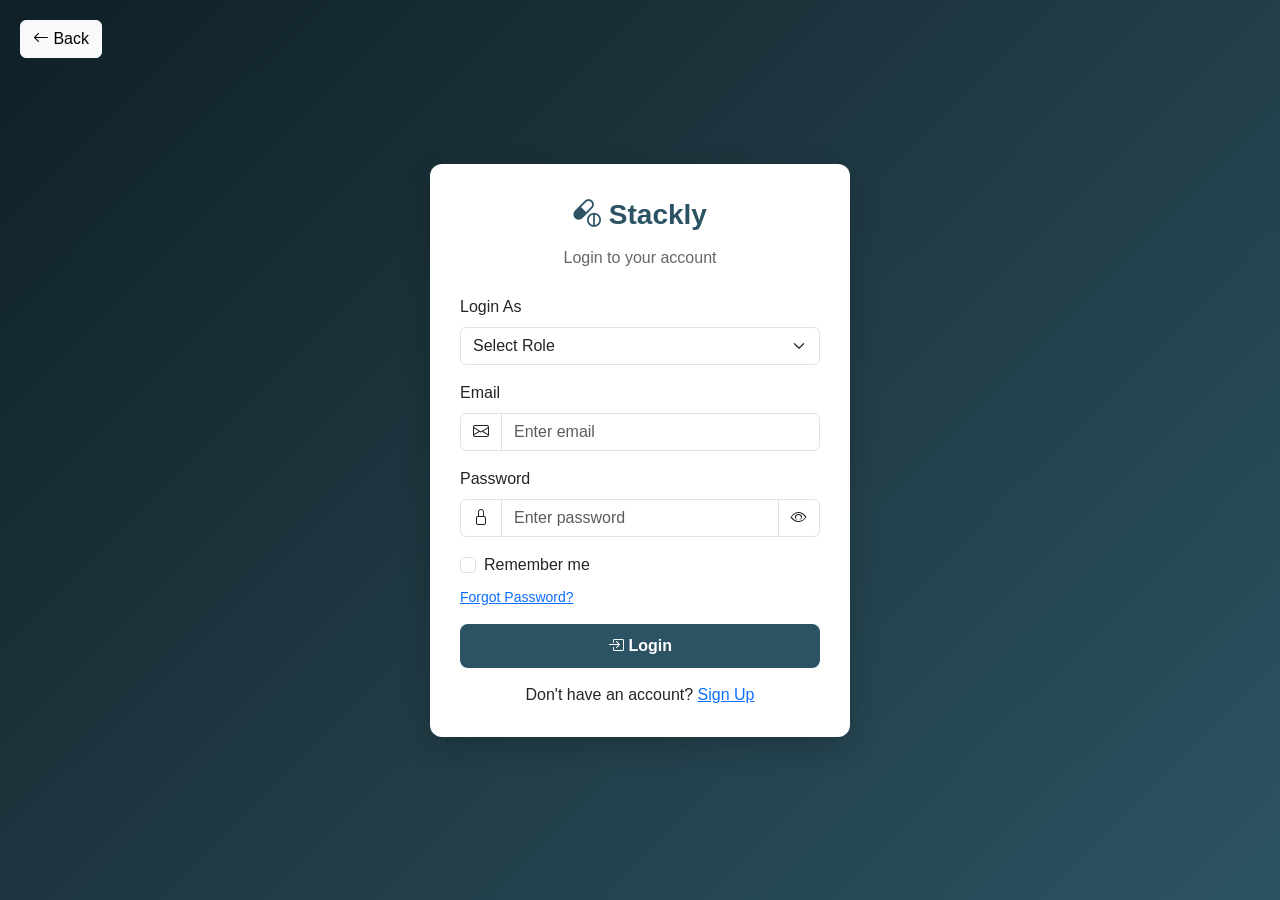
==== login.html @ c159616d "Add files via upload" ====
<!DOCTYPE html>
<html lang="en">

<head>

<meta charset="UTF-8">
<meta name="viewport" content="width=device-width, initial-scale=1">

<title>Stackly Login</title>

<link href="https://cdn.jsdelivr.net/npm/bootstrap@5.3.2/dist/css/bootstrap.min.css" rel="stylesheet">
<link rel="stylesheet" href="https://cdn.jsdelivr.net/npm/bootstrap-icons@1.11.3/font/bootstrap-icons.css">

<style>
body{
background: linear-gradient(135deg,#0f2027,#203a43,#2c5364);
min-height:100dvh;
display:flex;
align-items:center;
justify-content:center;
padding:15px;
overflow-x:hidden;
font-family: Arial, Helvetica, sans-serif;
}

*{
box-sizing:border-box;
}

.login-card{
    background:white;
    padding:30px;
    border-radius:12px;
    width:100%;
    max-width:420px;
    box-shadow:0 10px 30px rgba(0,0,0,0.2);
}

.logo{
    font-size:28px;
    font-weight:bold;
    color:#2c5364;
    text-align:center;
    margin-bottom:10px;
}

.subtitle{
    text-align:center;
    color:#666;
    margin-bottom:25px;
}

.form-select,
.form-control{
    width:100%;
}

select{
    max-width:100%;
}
select.form-select{
width:100%;
max-width:100%;
}

.input-group-text{
    background:white;
    cursor:pointer;
}

.login-btn{
    background:#2c5364;
    color:white;
    border:none;
    border-radius:8px;
    padding:10px;
    font-weight:600;
}

.login-btn:hover{
    background:#1f3e4b;
}

.extra-links{
    font-size:14px;
    margin-top:10px;
}

.signup-link{
    text-align:center;
    margin-top:15px;
}

.back-home{
    position:absolute;
    top:20px;
    left:20px;
}

@media (max-width:576px){

.login-card{
max-width:550px;
width: 100%;
padding:20px;
}
.form-select{
font-size: 12px;
padding:8px;
}

.input-group-text{
    padding:6px 10px;
}

.form-control{
    font-size:14px;
}

}

</style>

</head>

<body>

<a href="index.html" class="btn btn-light back-home">
<i class="bi bi-arrow-left"></i> Back
</a>

<div class="login-card">

<div class="logo">
<i class="bi bi-capsule-pill"></i> Stackly
</div>

<div class="subtitle">
Login to your account
</div>

<form onsubmit="loginUser(event)">

<div class="mb-3">
  <label class="form-label">Login As</label>
  <select class="form-select w-100" id="role" required>
    <option value="" disabled selected>Select Role</option>
    <option value="researcher">Researcher</option>
    <option value="patient">Patient</option>
  </select>
</div>

<div class="mb-3">

<label class="form-label">Email</label>

<div class="input-group w-100">

<span class="input-group-text">
<i class="bi bi-envelope"></i>
</span>

<input
type="email"
id="email"
class="form-control"
placeholder="Enter email"
required
>

</div>

</div>

<div class="mb-3">

<label class="form-label" >Password</label>

<div class="input-group">

<span class="input-group-text">
<i class="bi bi-lock"></i>
</span>

<input
type="password"
id="password"
class="form-control"
placeholder="Enter password"
required
>

<span class="input-group-text" onclick="togglePassword()">
<i class="bi bi-eye" id="eyeIcon"></i>
</span>

</div>

</div>

<div class="form-check">

<input class="form-check-input" type="checkbox" required>

<label class="form-check-label">
Remember me
</label>

</div>

<div class="extra-links">
<a href="error.html">Forgot Password?</a>
</div>

<button class="btn login-btn w-100 mt-3">
<i class="bi bi-box-arrow-in-right"></i> Login
</button>

</form>

<div class="signup-link">
Don't have an account?
<a href="register.html">Sign Up</a>
</div>

</div>

<script src="https://cdn.jsdelivr.net/npm/bootstrap@5.3.2/dist/js/bootstrap.bundle.min.js"></script>

<script>

function togglePassword(){

let pass = document.getElementById("password");
let eye = document.getElementById("eyeIcon");

if(pass.type === "password"){
pass.type = "text";
eye.classList.replace("bi-eye","bi-eye-slash");
}
else{
pass.type = "password";
eye.classList.replace("bi-eye-slash","bi-eye");
}

}

function loginUser(event){

event.preventDefault();
let email = document.getElementById("email").value;

let role = document.getElementById("role").value;
localStorage.setItem("userEmail", email);
if(role === "patient"){
window.location.href = "patdashboard.html";
}
else if(role === "researcher"){
window.location.href = "resdashboard.html";
}
else{
alert("Please select a role");
}

}

</script>

</body>
</html>
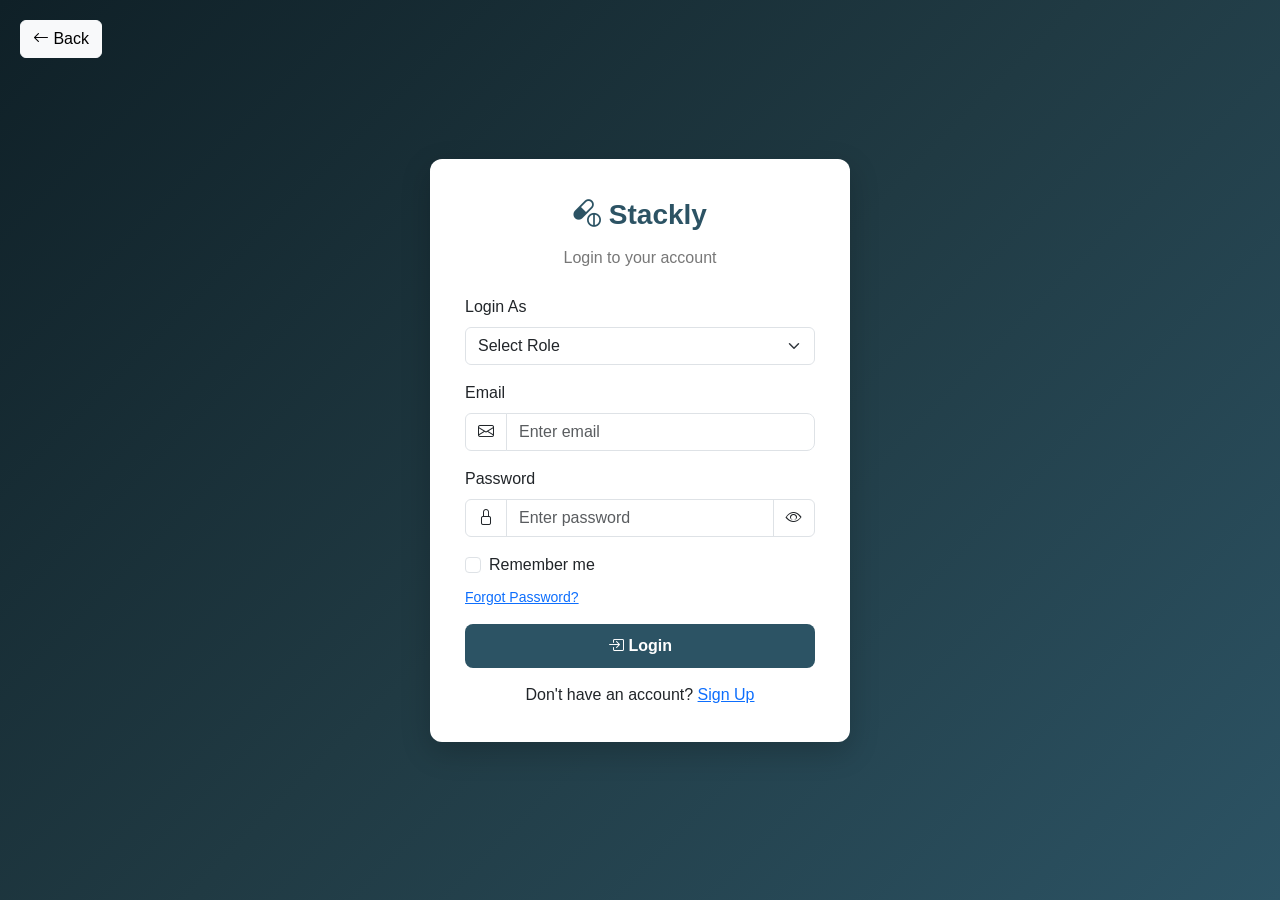
==== commit 2a38f6d6: "Update login.html" ====
--- a/login.html
+++ b/login.html
@@ -7,123 +7,21 @@
 <meta name="viewport" content="width=device-width, initial-scale=1">
 
 <title>Stackly Login</title>
+<link href="https://fonts.googleapis.com/css2?family=Poppins:wght@300;400;600&display=swap" rel="stylesheet">
+
+<script src="https://cdnjs.cloudflare.com/ajax/libs/gsap/3.12.5/gsap.min.js"></script>
 
 <link href="https://cdn.jsdelivr.net/npm/bootstrap@5.3.2/dist/css/bootstrap.min.css" rel="stylesheet">
 <link rel="stylesheet" href="https://cdn.jsdelivr.net/npm/bootstrap-icons@1.11.3/font/bootstrap-icons.css">
-
-<style>
-body{
-background: linear-gradient(135deg,#0f2027,#203a43,#2c5364);
-min-height:100dvh;
-display:flex;
-align-items:center;
-justify-content:center;
-padding:15px;
-overflow-x:hidden;
-font-family: Arial, Helvetica, sans-serif;
-}
-
-*{
-box-sizing:border-box;
-}
-
-.login-card{
-    background:white;
-    padding:30px;
-    border-radius:12px;
-    width:100%;
-    max-width:420px;
-    box-shadow:0 10px 30px rgba(0,0,0,0.2);
-}
-
-.logo{
-    font-size:28px;
-    font-weight:bold;
-    color:#2c5364;
-    text-align:center;
-    margin-bottom:10px;
-}
-
-.subtitle{
-    text-align:center;
-    color:#666;
-    margin-bottom:25px;
-}
-
-.form-select,
-.form-control{
-    width:100%;
-}
-
-select{
-    max-width:100%;
-}
-select.form-select{
-width:100%;
-max-width:100%;
-}
-
-.input-group-text{
-    background:white;
-    cursor:pointer;
-}
-
-.login-btn{
-    background:#2c5364;
-    color:white;
-    border:none;
-    border-radius:8px;
-    padding:10px;
-    font-weight:600;
-}
-
-.login-btn:hover{
-    background:#1f3e4b;
-}
-
-.extra-links{
-    font-size:14px;
-    margin-top:10px;
-}
-
-.signup-link{
-    text-align:center;
-    margin-top:15px;
-}
-
-.back-home{
-    position:absolute;
-    top:20px;
-    left:20px;
-}
-
-@media (max-width:576px){
-
-.login-card{
-max-width:550px;
-width: 100%;
-padding:20px;
-}
-.form-select{
-font-size: 12px;
-padding:8px;
-}
-
-.input-group-text{
-    padding:6px 10px;
-}
-
-.form-control{
-    font-size:14px;
-}
-
-}
-
-</style>
+<link rel="stylesheet" href="login.css">
+
+
 
 </head>
 
 <body>
+    <div class="blob blob1"></div>
+<div class="blob blob2"></div>
 
 <a href="index.html" class="btn btn-light back-home">
 <i class="bi bi-arrow-left"></i> Back
@@ -211,8 +109,7 @@
 <div class="extra-links">
 <a href="error.html">Forgot Password?</a>
 </div>
-
-<button class="btn login-btn w-100 mt-3">
+<button id="loginBtn" type="submit" class="btn login-btn w-100 mt-3">
 <i class="bi bi-box-arrow-in-right"></i> Login
 </button>
 
@@ -248,21 +145,73 @@
 function loginUser(event){
 
 event.preventDefault();
-let email = document.getElementById("email").value;
+
+let btn = document.getElementById("loginBtn");
+let card = document.querySelector(".login-card");
 
 let role = document.getElementById("role").value;
-localStorage.setItem("userEmail", email);
-if(role === "patient"){
-window.location.href = "patdashboard.html";
-}
-else if(role === "researcher"){
-window.location.href = "resdashboard.html";
-}
-else{
-alert("Please select a role");
-}
-
-}
+
+/* START LOADING */
+btn.classList.add("loading");
+
+/* SIMULATE API */
+setTimeout(()=>{
+
+if(!role){
+btn.classList.remove("loading");
+
+card.classList.add("error");
+setTimeout(()=>card.classList.remove("error"),400);
+
+alert("Please select role");
+return;
+}
+
+
+btn.classList.remove("loading");
+btn.classList.add("success");
+
+
+setTimeout(()=>{
+if(role==="patient"){
+window.location.href="patdashboard.html";
+}else{
+window.location.href="resdashboard.html";
+}
+},1200);
+
+},1500);
+
+}
+</script>
+<script>
+
+
+gsap.to(".login-card",{
+y:0,
+opacity:1,
+duration:1.2,
+ease:"power3.out"
+});
+
+
+document.querySelectorAll(".form-control").forEach(input=>{
+input.addEventListener("focus",()=>{
+input.style.boxShadow="0 0 10px #00eaff";
+});
+input.addEventListener("blur",()=>{
+input.style.boxShadow="none";
+});
+});
+
+
+document.addEventListener("mousemove",(e)=>{
+let x = (window.innerWidth/2 - e.pageX)/25;
+let y = (window.innerHeight/2 - e.pageY)/25;
+
+document.querySelector(".login-card").style.transform =
+`translate(${x}px,${y}px)`;
+});
 
 </script>
 
--- a/login.css
+++ b/login.css
@@ -0,0 +1,100 @@
+*{
+    box-sizing: border-box;
+}
+body{
+background: linear-gradient(135deg,#0f2027,#203a43,#2c5364);
+height:100vh;
+display:flex;
+align-items:center;
+justify-content:center;
+font-family: Arial, Helvetica, sans-serif;
+}
+body,html{
+    overflow-x: hidden;
+}
+
+.login-card{
+background:white;
+padding:35px;
+border-radius:12px;
+width:100%;
+max-width:420px;
+box-shadow:0 10px 30px rgba(0,0,0,0.2);
+overflow: hidden;
+}
+
+.logo{
+font-size:28px;
+font-weight:bold;
+color:#2c5364;
+text-align:center;
+margin-bottom:10px;
+}
+
+.subtitle{
+text-align:center;
+color:#777;
+margin-bottom:25px;
+}
+
+.form-control{
+border-radius:8px;
+}
+.form-select{
+width:100%;
+}
+
+.input-group-text{
+background:white;
+cursor:pointer;
+}
+
+.login-btn{
+background:#2c5364;
+color:white;
+border:none;
+border-radius:8px;
+padding:10px;
+font-weight:600;
+transition:0.3s;
+}
+
+.login-btn:hover{
+background:#1e3b4a;
+}
+
+.extra-links{
+display:flex;
+justify-content:space-between;
+font-size:14px;
+margin-top:10px;
+}
+
+.signup-link{
+text-align:center;
+margin-top:15px;
+}
+
+.back-home{
+position:absolute;
+top:20px;
+left:20px;
+}
+
+@media(max-width:576px){
+
+.login-card{
+margin:15px;
+padding:25px;
+max-width:100%;
+overflow: hidden;
+}
+
+.form-select{
+font-size:14px;
+overflow: hidden;
+
+}
+
+
+}
